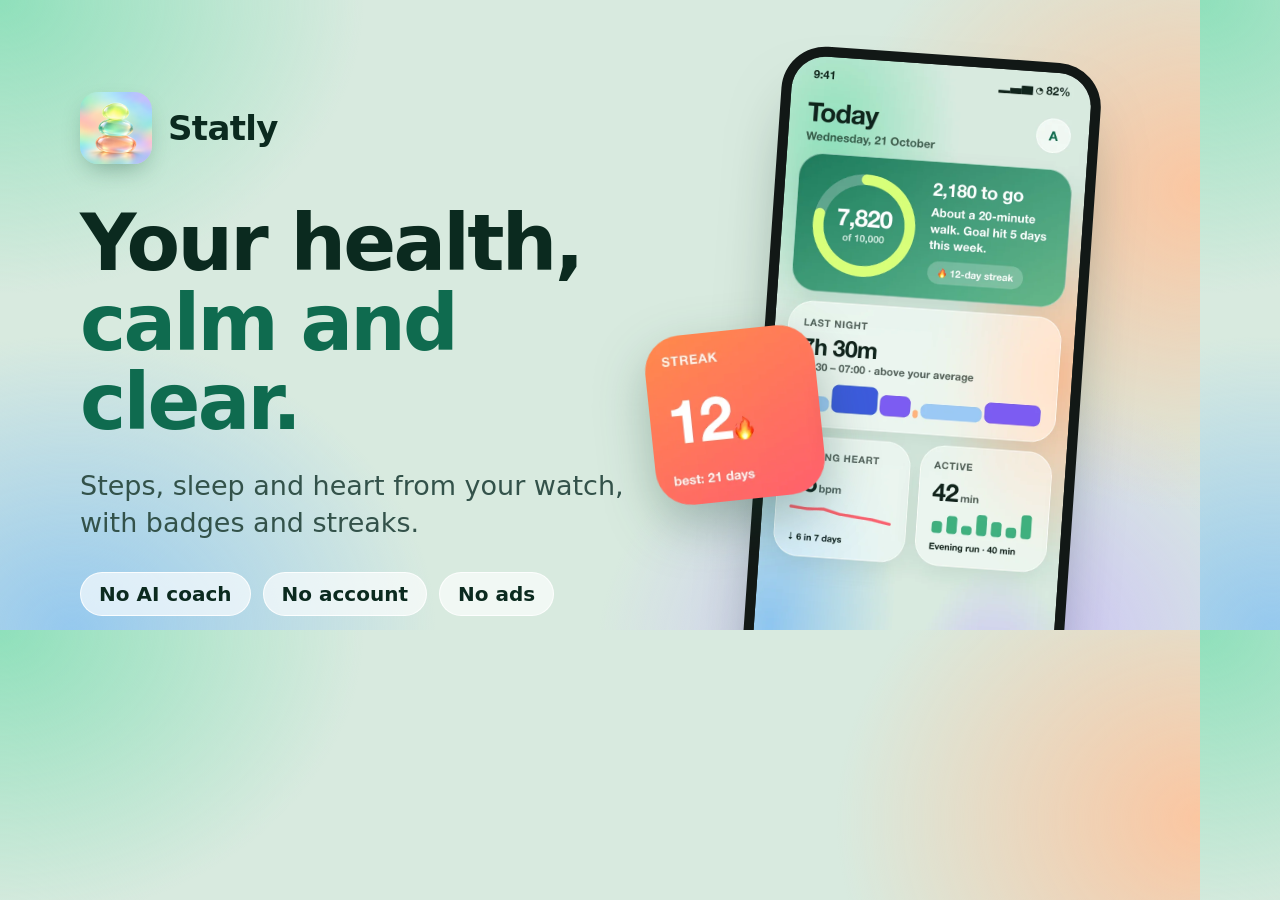
==== og-share.html @ a1d66195 "Statly landing page: Glass look, sections, assets and renders Static GitHub Pages site: hero, Today," ====
<!doctype html>
<!-- Source of assets/og-statly.jpg (the 1200x630 link preview). Re-render with headless Chrome:
     Chrome --headless=new --hide-scrollbars --window-size=1200,630 --screenshot=assets/og-statly.jpg og-share.html -->
<html lang="en"><head><meta charset="utf-8"><title>Statly share image</title>
<style>
  html, body { margin: 0; width: 1200px; height: 630px; overflow: hidden; }
  body { font-family: ui-rounded, "SF Pro Rounded", system-ui, -apple-system, sans-serif; color: #0B2A1F; position: relative;
    background:
      radial-gradient(520px 420px at 0% 0%, rgba(143,224,187,1), transparent 70%),
      radial-gradient(520px 460px at 100% 30%, rgba(255,194,154,.9), transparent 70%),
      radial-gradient(520px 420px at 6% 100%, rgba(142,197,240,.9), transparent 70%),
      radial-gradient(520px 420px at 80% 105%, rgba(201,182,255,.9), transparent 70%), #D8EADF; }
  .copy { position: absolute; left: 80px; top: 92px; width: 600px; }
  .brand { display: flex; align-items: center; gap: 16px; font-size: 34px; font-weight: 800; letter-spacing: -.02em; }
  .brand img { width: 72px; height: 72px; border-radius: 18px; box-shadow: 0 10px 24px -8px rgba(16,64,44,.4); }
  h1 { font-size: 78px; line-height: 1.02; letter-spacing: -.035em; margin: 40px 0 24px; font-weight: 800; }
  h1 span { color: #0F6B4F; }
  p { font-size: 27px; line-height: 1.4; color: #33524A; margin: 0; }
  .chips { display: flex; gap: 12px; margin-top: 30px; }
  .chips b { font-size: 20px; padding: 9px 18px; border-radius: 999px; background: rgba(255,255,255,.65); border: 1px solid rgba(255,255,255,.85); }
  .phone { position: absolute; right: 120px; top: 54px; width: 300px; padding: 10px; background: #121816; border-radius: 44px;
    box-shadow: 0 40px 70px -30px rgba(10,40,28,.6); transform: rotate(4deg); }
  .phone img { width: 100%; display: block; border-radius: 34px; }
  .streak { position: absolute; right: 380px; top: 330px; width: 170px; border-radius: 36px; transform: rotate(-6deg);
    filter: drop-shadow(0 20px 26px rgba(16,64,44,.3)); }
</style></head>
<body>
  <div class="copy">
    <div class="brand"><img src="assets/icon-192.png" alt="">Statly</div>
    <h1>Your health,<br><span>calm and clear.</span></h1>
    <p>Steps, sleep and heart from your watch, with badges and streaks.</p>
    <div class="chips"><b>No AI coach</b><b>No account</b><b>No ads</b></div>
  </div>
  <div class="phone"><img src="assets/today-glass.webp" alt=""></div>
  <img class="streak" src="assets/w-streak.webp" alt="">
</body></html>
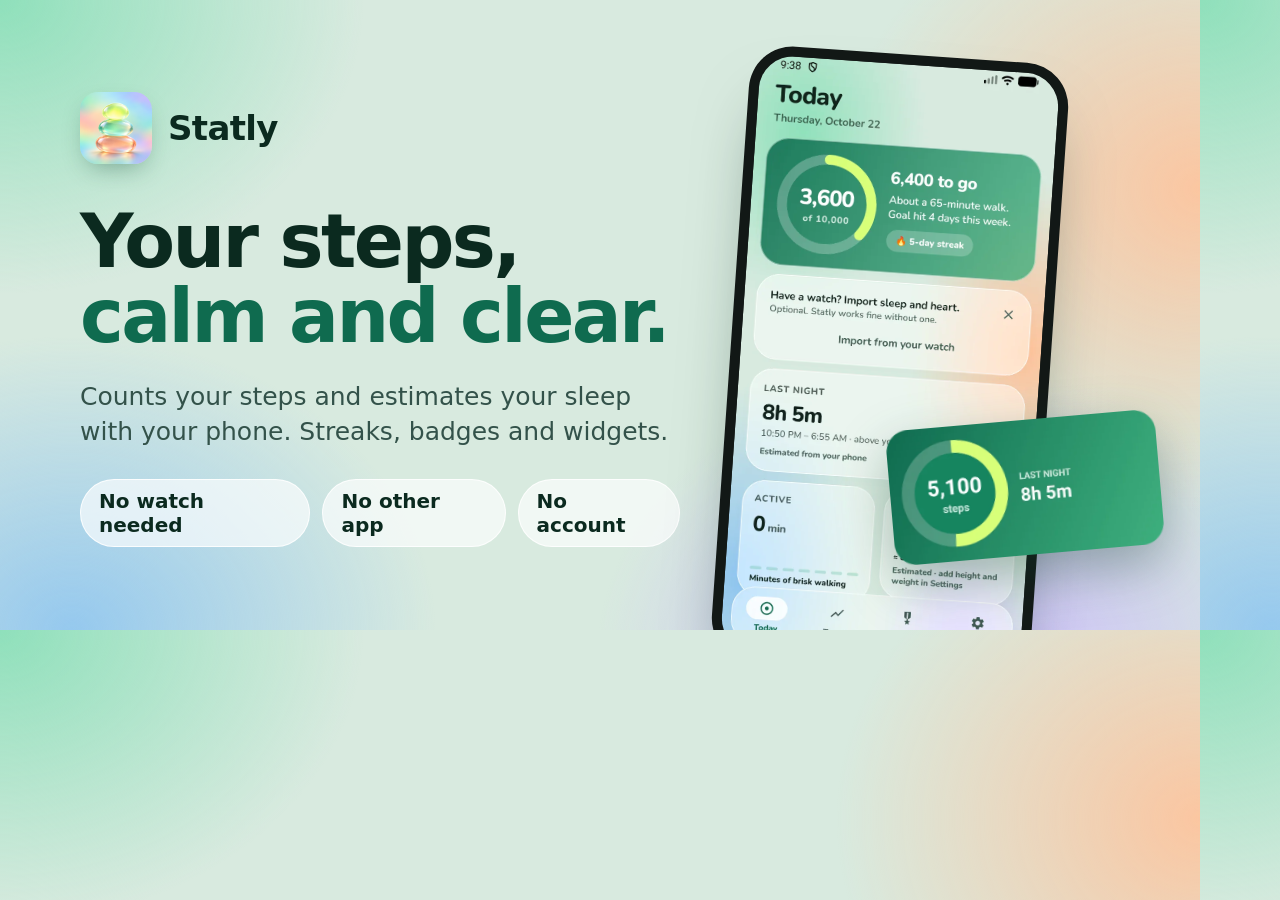
==== commit c668c3d9: "Landing page: phone-first pivot (steps and estimated sleep, no watch needed) New hero and copy throu" ====
--- a/og-share.html
+++ b/og-share.html
@@ -13,24 +13,24 @@
   .copy { position: absolute; left: 80px; top: 92px; width: 600px; }
   .brand { display: flex; align-items: center; gap: 16px; font-size: 34px; font-weight: 800; letter-spacing: -.02em; }
   .brand img { width: 72px; height: 72px; border-radius: 18px; box-shadow: 0 10px 24px -8px rgba(16,64,44,.4); }
-  h1 { font-size: 78px; line-height: 1.02; letter-spacing: -.035em; margin: 40px 0 24px; font-weight: 800; }
+  h1 { font-size: 74px; line-height: 1.02; letter-spacing: -.035em; margin: 40px 0 24px; font-weight: 800; }
   h1 span { color: #0F6B4F; }
-  p { font-size: 27px; line-height: 1.4; color: #33524A; margin: 0; }
+  p { font-size: 25px; line-height: 1.4; color: #33524A; margin: 0; }
   .chips { display: flex; gap: 12px; margin-top: 30px; }
   .chips b { font-size: 20px; padding: 9px 18px; border-radius: 999px; background: rgba(255,255,255,.65); border: 1px solid rgba(255,255,255,.85); }
-  .phone { position: absolute; right: 120px; top: 54px; width: 300px; padding: 10px; background: #121816; border-radius: 44px;
+  .phone { position: absolute; right: 150px; top: 54px; width: 300px; padding: 10px; background: #121816; border-radius: 44px;
     box-shadow: 0 40px 70px -30px rgba(10,40,28,.6); transform: rotate(4deg); }
   .phone img { width: 100%; display: block; border-radius: 34px; }
-  .streak { position: absolute; right: 380px; top: 330px; width: 170px; border-radius: 36px; transform: rotate(-6deg);
-    filter: drop-shadow(0 20px 26px rgba(16,64,44,.3)); }
+  .widget { position: absolute; right: 40px; top: 420px; width: 270px; transform: rotate(-5deg);
+    filter: drop-shadow(0 20px 26px rgba(16,64,44,.35)); }
 </style></head>
 <body>
   <div class="copy">
     <div class="brand"><img src="assets/icon-192.png" alt="">Statly</div>
-    <h1>Your health,<br><span>calm and clear.</span></h1>
-    <p>Steps, sleep and heart from your watch, with badges and streaks.</p>
-    <div class="chips"><b>No AI coach</b><b>No account</b><b>No ads</b></div>
+    <h1>Your steps,<br><span>calm and clear.</span></h1>
+    <p>Counts your steps and estimates your sleep with your phone. Streaks, badges and widgets.</p>
+    <div class="chips"><b>No watch needed</b><b>No other app</b><b>No account</b></div>
   </div>
-  <div class="phone"><img src="assets/today-glass.webp" alt=""></div>
-  <img class="streak" src="assets/w-streak.webp" alt="">
+  <div class="phone"><img src="assets/s-today.webp" alt=""></div>
+  <img class="widget" src="assets/w-real.webp" alt="">
 </body></html>
